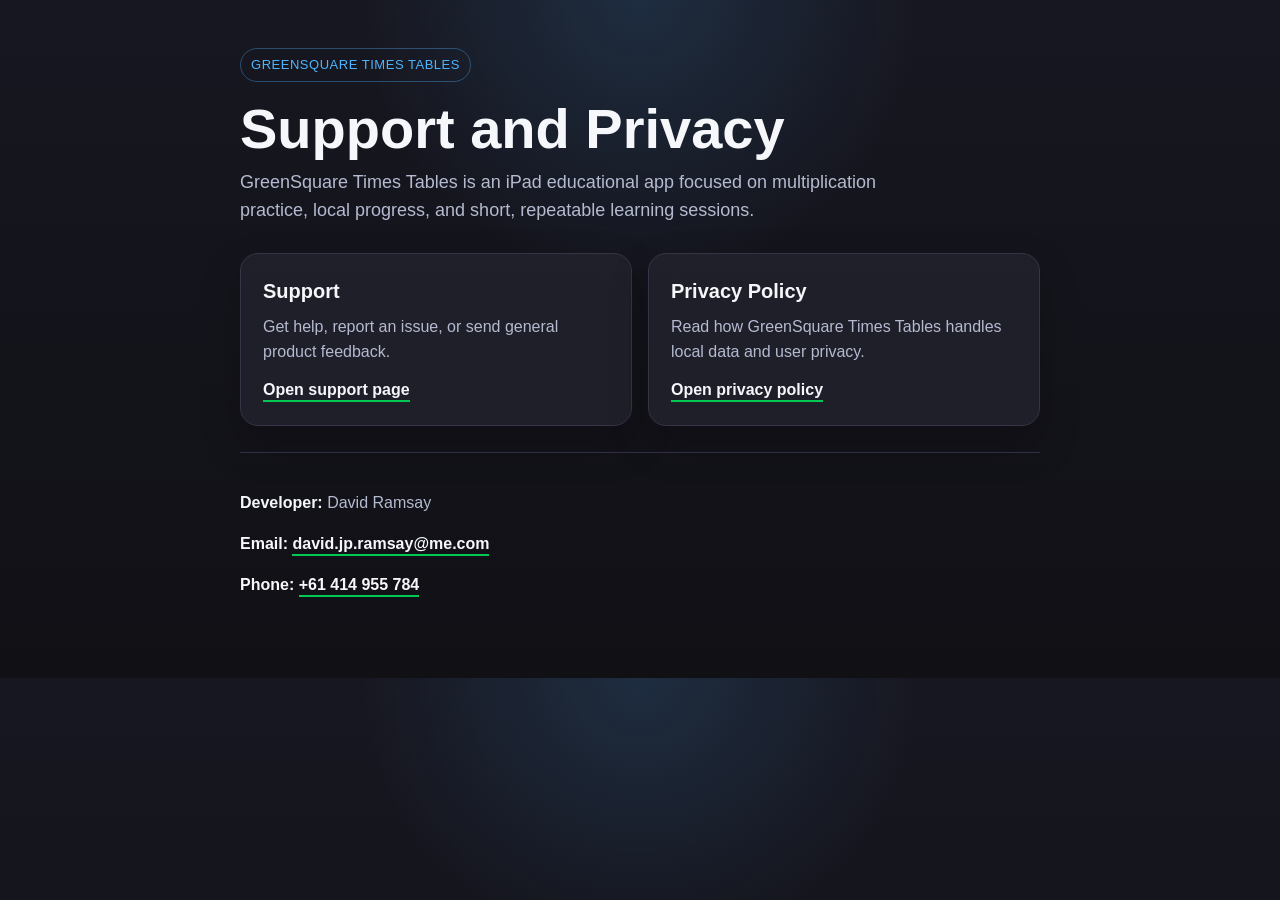
==== index.html @ 2f98c905 "Publish support and privacy pages" ====
<!doctype html>
<html lang="en">
<head>
  <meta charset="utf-8">
  <meta name="viewport" content="width=device-width, initial-scale=1">
  <title>GreenSquare Times Tables</title>
  <meta name="description" content="Support and privacy information for GreenSquare Times Tables.">
  <style>
    :root {
      --bg: #16161d;
      --panel: #22222c;
      --line: #343447;
      --text: #f5f7fb;
      --muted: #b4bad0;
      --green: #00c853;
      --orange: #ff6d00;
      --blue: #4db4ff;
    }
    * { box-sizing: border-box; }
    body {
      margin: 0;
      font-family: -apple-system, BlinkMacSystemFont, "Segoe UI", sans-serif;
      background:
        radial-gradient(circle at top, rgba(77, 180, 255, 0.14), transparent 30%),
        linear-gradient(180deg, #171721 0%, #101015 100%);
      color: var(--text);
      line-height: 1.55;
    }
    .wrap {
      max-width: 840px;
      margin: 0 auto;
      padding: 48px 20px 64px;
    }
    .badge {
      display: inline-block;
      padding: 6px 10px;
      border: 1px solid rgba(77, 180, 255, 0.35);
      border-radius: 999px;
      color: var(--blue);
      font-size: 13px;
      letter-spacing: 0.04em;
      text-transform: uppercase;
    }
    h1 {
      margin: 18px 0 10px;
      font-size: clamp(34px, 6vw, 56px);
      line-height: 1.05;
    }
    p.lead {
      max-width: 700px;
      color: var(--muted);
      font-size: 18px;
      margin: 0 0 28px;
    }
    .grid {
      display: grid;
      grid-template-columns: repeat(auto-fit, minmax(260px, 1fr));
      gap: 16px;
      margin-top: 28px;
    }
    .card {
      background: rgba(34, 34, 44, 0.88);
      border: 1px solid var(--line);
      border-radius: 18px;
      padding: 22px;
      box-shadow: 0 18px 40px rgba(0, 0, 0, 0.22);
    }
    .card h2 {
      margin: 0 0 8px;
      font-size: 20px;
    }
    .card p {
      margin: 0 0 14px;
      color: var(--muted);
    }
    a.cta {
      color: var(--text);
      text-decoration: none;
      font-weight: 600;
      border-bottom: 2px solid var(--green);
      padding-bottom: 2px;
    }
    .contact {
      margin-top: 26px;
      padding-top: 22px;
      border-top: 1px solid var(--line);
      color: var(--muted);
    }
    .contact strong {
      color: var(--text);
    }
  </style>
</head>
<body>
  <main class="wrap">
    <div class="badge">GreenSquare Times Tables</div>
    <h1>Support and Privacy</h1>
    <p class="lead">
      GreenSquare Times Tables is an iPad educational app focused on multiplication practice,
      local progress, and short, repeatable learning sessions.
    </p>

    <section class="grid" aria-label="Support links">
      <article class="card">
        <h2>Support</h2>
        <p>Get help, report an issue, or send general product feedback.</p>
        <a class="cta" href="support/">Open support page</a>
      </article>

      <article class="card">
        <h2>Privacy Policy</h2>
        <p>Read how GreenSquare Times Tables handles local data and user privacy.</p>
        <a class="cta" href="privacy/">Open privacy policy</a>
      </article>
    </section>

    <section class="contact" aria-label="Developer contact">
      <p><strong>Developer:</strong> David Ramsay</p>
      <p><strong>Email:</strong> <a class="cta" href="mailto:david.jp.ramsay@me.com">david.jp.ramsay@me.com</a></p>
      <p><strong>Phone:</strong> <a class="cta" href="tel:+61414955784">+61 414 955 784</a></p>
    </section>
  </main>
</body>
</html>
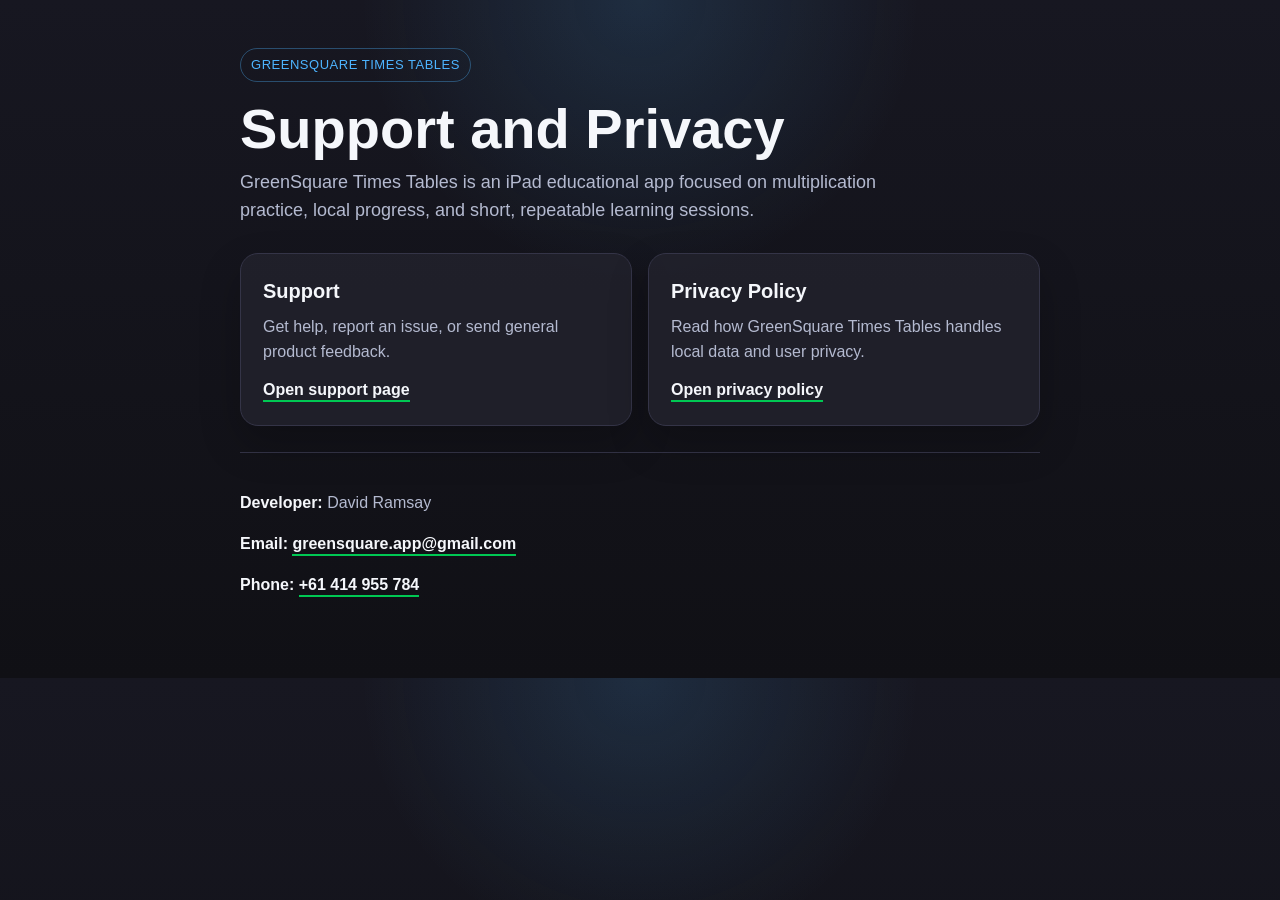
==== commit dcf44b77: "Update support email" ====
--- a/index.html
+++ b/index.html
@@ -116,7 +116,7 @@
 
     <section class="contact" aria-label="Developer contact">
       <p><strong>Developer:</strong> David Ramsay</p>
-      <p><strong>Email:</strong> <a class="cta" href="mailto:david.jp.ramsay@me.com">david.jp.ramsay@me.com</a></p>
+      <p><strong>Email:</strong> <a class="cta" href="mailto:greensquare.app@gmail.com">greensquare.app@gmail.com</a></p>
       <p><strong>Phone:</strong> <a class="cta" href="tel:+61414955784">+61 414 955 784</a></p>
     </section>
   </main>
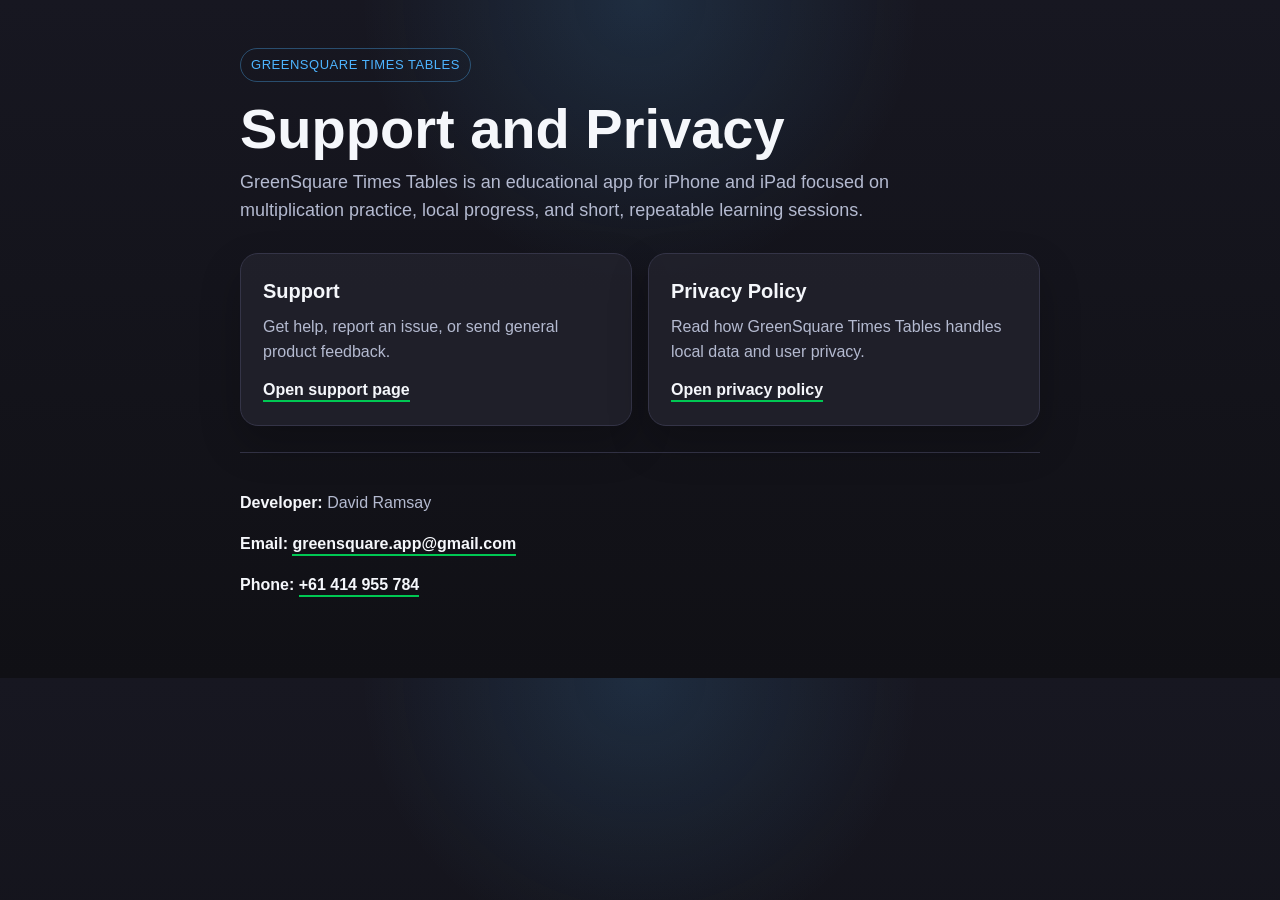
==== commit dd6177ed: "Restore GreenSquare public pages" ====
--- a/index.html
+++ b/index.html
@@ -96,7 +96,7 @@
     <div class="badge">GreenSquare Times Tables</div>
     <h1>Support and Privacy</h1>
     <p class="lead">
-      GreenSquare Times Tables is an iPad educational app focused on multiplication practice,
+      GreenSquare Times Tables is an educational app for iPhone and iPad focused on multiplication practice,
       local progress, and short, repeatable learning sessions.
     </p>
 
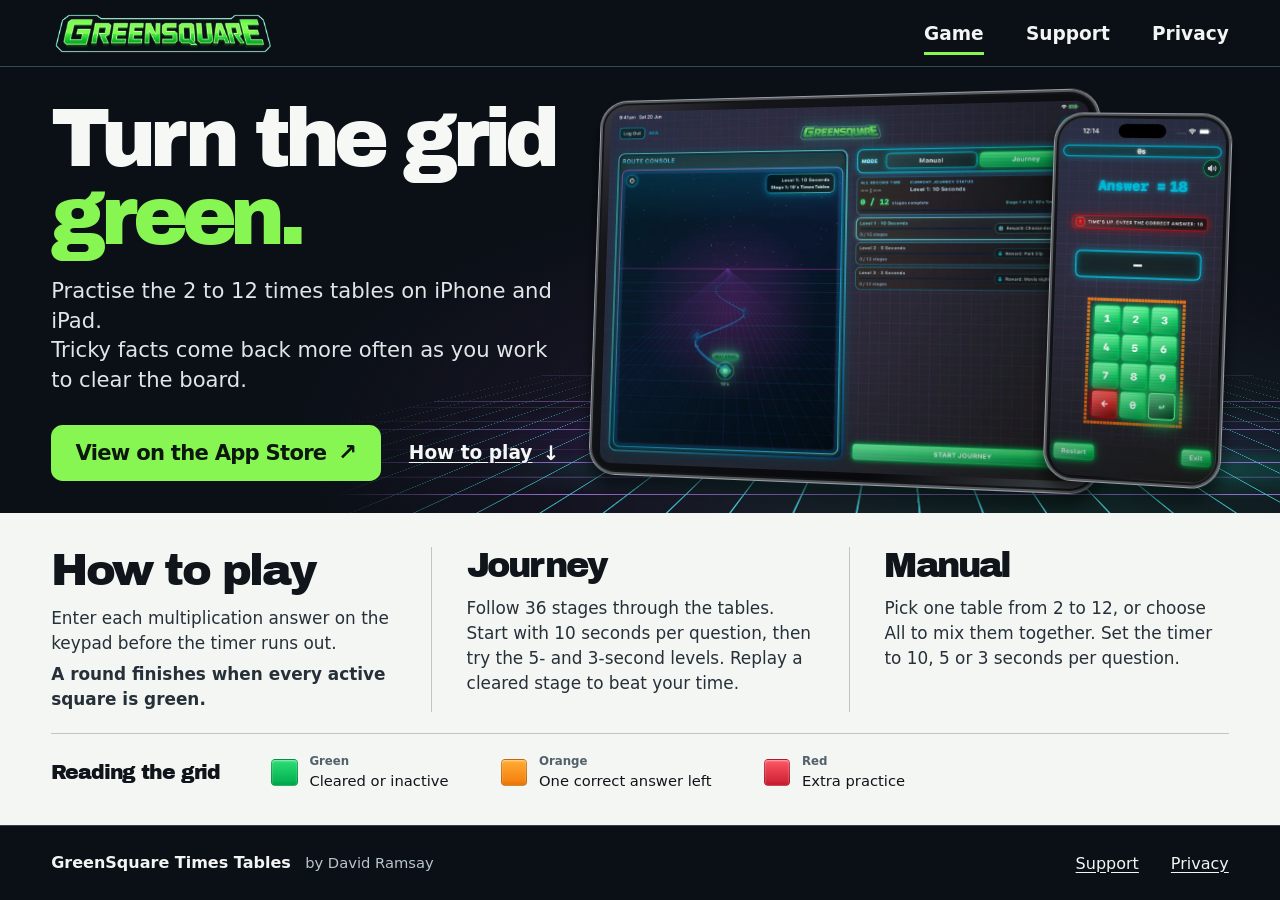
==== commit cb31765b: "Show GreenSquare gameplay and refresh support and privacy" ====
--- a/index.html
+++ b/index.html
@@ -1,124 +1,91 @@
 <!doctype html>
-<html lang="en">
+<html lang="en-AU">
 <head>
   <meta charset="utf-8">
   <meta name="viewport" content="width=device-width, initial-scale=1">
-  <title>GreenSquare Times Tables</title>
-  <meta name="description" content="Support and privacy information for GreenSquare Times Tables.">
-  <style>
-    :root {
-      --bg: #16161d;
-      --panel: #22222c;
-      --line: #343447;
-      --text: #f5f7fb;
-      --muted: #b4bad0;
-      --green: #00c853;
-      --orange: #ff6d00;
-      --blue: #4db4ff;
-    }
-    * { box-sizing: border-box; }
-    body {
-      margin: 0;
-      font-family: -apple-system, BlinkMacSystemFont, "Segoe UI", sans-serif;
-      background:
-        radial-gradient(circle at top, rgba(77, 180, 255, 0.14), transparent 30%),
-        linear-gradient(180deg, #171721 0%, #101015 100%);
-      color: var(--text);
-      line-height: 1.55;
-    }
-    .wrap {
-      max-width: 840px;
-      margin: 0 auto;
-      padding: 48px 20px 64px;
-    }
-    .badge {
-      display: inline-block;
-      padding: 6px 10px;
-      border: 1px solid rgba(77, 180, 255, 0.35);
-      border-radius: 999px;
-      color: var(--blue);
-      font-size: 13px;
-      letter-spacing: 0.04em;
-      text-transform: uppercase;
-    }
-    h1 {
-      margin: 18px 0 10px;
-      font-size: clamp(34px, 6vw, 56px);
-      line-height: 1.05;
-    }
-    p.lead {
-      max-width: 700px;
-      color: var(--muted);
-      font-size: 18px;
-      margin: 0 0 28px;
-    }
-    .grid {
-      display: grid;
-      grid-template-columns: repeat(auto-fit, minmax(260px, 1fr));
-      gap: 16px;
-      margin-top: 28px;
-    }
-    .card {
-      background: rgba(34, 34, 44, 0.88);
-      border: 1px solid var(--line);
-      border-radius: 18px;
-      padding: 22px;
-      box-shadow: 0 18px 40px rgba(0, 0, 0, 0.22);
-    }
-    .card h2 {
-      margin: 0 0 8px;
-      font-size: 20px;
-    }
-    .card p {
-      margin: 0 0 14px;
-      color: var(--muted);
-    }
-    a.cta {
-      color: var(--text);
-      text-decoration: none;
-      font-weight: 600;
-      border-bottom: 2px solid var(--green);
-      padding-bottom: 2px;
-    }
-    .contact {
-      margin-top: 26px;
-      padding-top: 22px;
-      border-top: 1px solid var(--line);
-      color: var(--muted);
-    }
-    .contact strong {
-      color: var(--text);
-    }
-  </style>
+  <meta name="theme-color" content="#0b1017">
+  <meta name="description" content="Practise the 2 to 12 times tables on iPhone and iPad. Follow GreenSquare’s arcade Journey or choose a table and timer for a Manual round.">
+  <title>GreenSquare Times Tables · Arcade maths for iPhone and iPad</title>
+  <link rel="icon" type="image/png" sizes="64x64" href="assets/icon-64.png">
+  <link rel="stylesheet" href="assets/site.css">
 </head>
-<body>
-  <main class="wrap">
-    <div class="badge">GreenSquare Times Tables</div>
-    <h1>Support and Privacy</h1>
-    <p class="lead">
-      GreenSquare Times Tables is an educational app for iPhone and iPad focused on multiplication practice,
-      local progress, and short, repeatable learning sessions.
-    </p>
+<body class="game-page">
+  <a class="skip-link" href="#main">Skip to content</a>
+  <header class="site-header">
+    <div class="wrap header-row">
+      <a class="brand" href="./" aria-label="GreenSquare Times Tables home">
+        <img src="assets/wordmark.webp" alt="GreenSquare" width="660" height="126">
+      </a>
+      <nav class="primary-nav" aria-label="Main navigation">
+        <a href="./" aria-current="page">Game</a>
+        <a href="support/">Support</a>
+        <a href="privacy/">Privacy</a>
+      </nav>
+    </div>
+  </header>
 
-    <section class="grid" aria-label="Support links">
-      <article class="card">
-        <h2>Support</h2>
-        <p>Get help, report an issue, or send general product feedback.</p>
-        <a class="cta" href="support/">Open support page</a>
-      </article>
-
-      <article class="card">
-        <h2>Privacy Policy</h2>
-        <p>Read how GreenSquare Times Tables handles local data and user privacy.</p>
-        <a class="cta" href="privacy/">Open privacy policy</a>
-      </article>
+  <main id="main" tabindex="-1">
+    <section class="mast home-mast" aria-labelledby="game-title">
+      <div class="floor" aria-hidden="true"></div>
+      <div class="wrap home-stage">
+        <div class="hero-copy">
+          <h1 id="game-title">Turn the grid <span>green.</span></h1>
+          <p class="intro-text"><span>Practise the 2 to 12 times tables on iPhone and iPad.</span> Tricky facts come back more often as you work to clear the board.</p>
+          <div class="hero-actions">
+            <a class="store-button" href="https://apps.apple.com/app/greensquare-times-tables/id6758771911">
+              View on the App Store <span class="arrow" aria-hidden="true">↗</span>
+            </a>
+            <a class="how-link" href="#how-to-play"><span>How to play</span> <span class="arrow" aria-hidden="true">↓</span></a>
+          </div>
+        </div>
+        <div class="device-scene">
+          <div class="device tablet">
+            <img src="assets/journey-ipad.webp" width="1400" height="1050" fetchpriority="high"
+                 alt="The iPad Journey screen shows a neon route, the next times table and the three timer levels.">
+          </div>
+          <div class="device phone">
+            <img src="assets/gameplay-iphone.webp" width="640" height="1385"
+                 alt="On iPhone, after time runs out the game shows Answer = 18 above the number pad.">
+          </div>
+        </div>
+      </div>
     </section>
 
-    <section class="contact" aria-label="Developer contact">
-      <p><strong>Developer:</strong> David Ramsay</p>
-      <p><strong>Email:</strong> <a class="cta" href="mailto:greensquare.app@gmail.com">greensquare.app@gmail.com</a></p>
-      <p><strong>Phone:</strong> <a class="cta" href="tel:+61414955784">+61 414 955 784</a></p>
+    <section class="wrap play-guide" id="how-to-play" aria-labelledby="play-title" tabindex="-1">
+      <div class="guide-columns">
+        <div>
+          <h2 id="play-title">How to play</h2>
+          <p>Enter each multiplication answer on the keypad before the timer runs out.</p>
+          <p><strong>A round finishes when every active square is green.</strong></p>
+        </div>
+        <div>
+          <h3>Journey</h3>
+          <p>Follow 36 stages through the tables. Start with 10 seconds per question, then try the 5- and 3-second levels. Replay a cleared stage to beat your time.</p>
+        </div>
+        <div>
+          <h3>Manual</h3>
+          <p>Pick one table from 2 to 12, or choose All to mix them together. Set the timer to 10, 5 or 3 seconds per question.</p>
+        </div>
+      </div>
+      <div class="grid-key">
+        <h3>Reading the grid</h3>
+        <ul>
+          <li><span class="swatch cleared" aria-hidden="true"></span><span><strong>Green</strong> Cleared or inactive</span></li>
+          <li><span class="swatch almost" aria-hidden="true"></span><span><strong>Orange</strong> One correct answer left</span></li>
+          <li><span class="swatch practice" aria-hidden="true"></span><span><strong>Red</strong> Extra practice</span></li>
+        </ul>
+      </div>
     </section>
   </main>
+
+  <footer class="site-footer">
+    <div class="wrap footer-row">
+      <p>GreenSquare Times Tables <span class="credit">by David Ramsay</span></p>
+      <nav aria-label="Footer navigation">
+        <a href="support/">Support</a>
+        <a href="privacy/">Privacy</a>
+      </nav>
+    </div>
+  </footer>
 </body>
 </html>
--- a/assets/site.css
+++ b/assets/site.css
@@ -0,0 +1,651 @@
+@font-face {
+  font-family: "Archivo Black";
+  src: url("archivo-black-latin.woff2") format("woff2");
+  font-style: normal;
+  font-weight: 900;
+  font-display: swap;
+}
+
+:root {
+  --night: #0b1017;
+  --paper: #f4f6f4;
+  --ink: #10151b;
+  --text: #263039;
+  --muted: #52606a;
+  --line: #bcc6c7;
+  --lime: #87f653;
+  --link: #196436;
+  --display: "Archivo Black", system-ui, sans-serif;
+  --gutter: clamp(1.125rem, 4vw, 4.5rem);
+  font-family: system-ui, -apple-system, "Segoe UI", sans-serif;
+  color: var(--ink);
+  background: var(--paper);
+  -webkit-text-size-adjust: 100%;
+}
+
+*, *::before, *::after { box-sizing: border-box; }
+body {
+  margin: 0;
+  display: flex;
+  flex-direction: column;
+  min-height: 100vh;
+  min-height: 100svh;
+}
+main { flex: 1; }
+h1, h2, h3, p, figure, ul { margin: 0; }
+h1, h2, h3 {
+  font-family: var(--display);
+  font-weight: 900;
+  line-height: 1.06;
+  letter-spacing: -.055em;
+}
+p, li { line-height: 1.48; }
+a {
+  color: var(--link);
+  text-underline-offset: .18em;
+}
+a:hover { text-decoration-thickness: .12em; }
+:focus-visible {
+  outline: 3px solid #1468a4;
+  outline-offset: 4px;
+}
+.site-header :focus-visible, .mast :focus-visible, .site-footer :focus-visible { outline-color: #80eaff; }
+main:focus-visible, section[tabindex="-1"]:focus-visible { outline-offset: -3px; }
+.wrap {
+  width: min(90rem, calc(100% - 2 * var(--gutter)));
+  margin-inline: auto;
+}
+
+.skip-link {
+  position: absolute;
+  z-index: 5;
+  top: .5rem;
+  left: var(--gutter);
+  padding: .7rem 1rem;
+  transform: translateY(-160%);
+  border-radius: .35rem;
+  color: var(--night);
+  background: white;
+}
+.skip-link:focus { transform: none; }
+
+/* Shared navigation */
+.site-header, .site-footer {
+  color: #f2f5f4;
+  background: var(--night);
+}
+.site-header { border-bottom: 1px solid #394953; }
+.header-row, .footer-row {
+  display: flex;
+  align-items: center;
+  justify-content: space-between;
+  gap: 1.25rem;
+}
+.header-row { min-height: clamp(4.15rem, 5vw, 5rem); }
+.brand {
+  display: inline-flex;
+  align-items: center;
+  min-height: 44px;
+  flex-shrink: 0;
+}
+.brand img {
+  display: block;
+  width: clamp(9rem, 17.5vw, 16.8rem);
+  height: auto;
+}
+.primary-nav, .footer-row nav {
+  display: flex;
+  align-items: center;
+  gap: clamp(1.1rem, 3.3vw, 3.3rem);
+}
+.primary-nav a {
+  display: inline-flex;
+  align-items: center;
+  position: relative;
+  min-height: 44px;
+  padding-block: .55rem;
+  font-size: clamp(1rem, 1.45vw, 1.37rem);
+  font-weight: 650;
+  color: inherit;
+  text-decoration: none;
+}
+.primary-nav a[aria-current="page"]::after {
+  content: "";
+  position: absolute;
+  inset: auto 0 0;
+  height: 3px;
+  background: var(--lime);
+}
+.primary-nav a:hover, .site-footer a:hover { color: var(--lime); }
+
+/* Arcade masthead and perspective floor */
+.mast {
+  isolation: isolate;
+  position: relative;
+  overflow: hidden;
+  color: #f6f8f6;
+  background: var(--night);
+}
+.home-mast {
+  background:
+    radial-gradient(ellipse 40% 7% at 77% 91%, #13d5ba39, transparent),
+    radial-gradient(ellipse at 83% 98%, #102525 0, transparent 33%),
+    radial-gradient(ellipse at 67% 82%, #21192f 0, transparent 46%),
+    var(--night);
+}
+.floor {
+  position: absolute;
+  pointer-events: none;
+  z-index: -1;
+  inset: auto -10% 0 26%;
+  height: 45%;
+  overflow: hidden;
+  background:
+    radial-gradient(ellipse 42% 13% at 58% 76%, #21f7d52b, transparent),
+    radial-gradient(ellipse 46% 22% at 53% 63%, #804aeb37, transparent);
+  -webkit-mask-image: linear-gradient(90deg, transparent, black 20%, black 90%, transparent);
+  mask-image: linear-gradient(90deg, transparent, black 20%, black 90%, transparent);
+}
+.floor::before {
+  content: "";
+  position: absolute;
+  bottom: -1rem;
+  left: -40%;
+  width: 185%;
+  height: 75rem;
+  transform-origin: center bottom;
+  transform: perspective(32rem) rotateX(65deg);
+  background-image:
+    linear-gradient(90deg, #48dcebdf 2px, transparent 2px),
+    linear-gradient(0deg, #a57ae8e6 2.5px, transparent 2.5px);
+  background-size: clamp(3rem, 5.3vw, 5.3rem) clamp(2.5rem, 4.8vw, 4.8rem);
+  -webkit-mask-image: linear-gradient(0deg, black, #000a 43%, transparent);
+  mask-image: linear-gradient(0deg, black, #000a 43%, transparent);
+}
+
+/* Homepage and device captures */
+.home-stage {
+  display: grid;
+  grid-template-columns: minmax(0, .94fr) minmax(0, 1.17fr);
+  align-items: center;
+  gap: clamp(.9rem, 1.8vw, 2rem);
+  min-height: clamp(27rem, 34.85vw, 34rem);
+  padding-block: clamp(1.1rem, 1.6vw, 1.65rem);
+}
+.hero-copy h1 {
+  font-size: clamp(3.7rem, 6.45vw, 6.4rem);
+  line-height: .94;
+  letter-spacing: -.075em;
+}
+.hero-copy h1 span {
+  display: block;
+  color: var(--lime);
+}
+.intro-text {
+  max-width: 39rem;
+  margin-top: clamp(1rem, 1.65vw, 1.5rem);
+  color: #e0e6e8;
+  font-size: clamp(1.05rem, 1.55vw, 1.48rem);
+  line-height: 1.4;
+}
+.hero-actions {
+  display: flex;
+  flex-wrap: wrap;
+  align-items: center;
+  gap: .7rem clamp(1.1rem, 2.2vw, 2.2rem);
+  margin-top: clamp(1.35rem, 2.35vw, 2.25rem);
+}
+.store-button, .how-link {
+  display: inline-flex;
+  align-items: center;
+  justify-content: center;
+  gap: .55em;
+  min-height: 44px;
+  font-size: clamp(1rem, 1.45vw, 1.4rem);
+}
+.store-button {
+  padding: .74em 1.15em;
+  border-radius: .55em;
+  background: var(--lime);
+  color: #0c180d;
+  font-weight: 760;
+  letter-spacing: -.035em;
+  text-decoration: none;
+}
+.store-button:hover { background: #a2ff7b; }
+.how-link {
+  color: #f4f7f6;
+  font-weight: 550;
+  text-decoration: none;
+}
+.how-link > span:first-child {
+  text-decoration: underline;
+  text-underline-offset: .18em;
+}
+.how-link:hover { color: var(--lime); }
+.arrow {
+  display: inline-block;
+  font-family: system-ui, sans-serif;
+  font-size: 1.08em;
+  font-weight: 650;
+  line-height: 1;
+}
+.device-scene {
+  position: relative;
+  aspect-ratio: 1.59;
+  width: 100%;
+}
+.device {
+  position: absolute;
+  border: 1px solid #9b9fa6;
+  background: linear-gradient(135deg, #3b3b44, #14161a 18%, #08090c 75%, #44484d);
+  box-shadow: inset 0 0 0 2px #55585c, inset 0 0 0 4px #121416, 0 .7rem 1rem #0009;
+}
+.device img {
+  display: block;
+  width: 100%;
+  height: auto;
+}
+.tablet {
+  left: -1.4%;
+  top: .8%;
+  width: 80%;
+  padding: 1.65%;
+  border-radius: 5.7% / 7.2%;
+  transform: perspective(62rem) rotateY(-10deg) rotateX(4deg) rotateZ(.4deg);
+}
+.tablet img { border-radius: 2.5% / 3.3%; }
+.phone {
+  bottom: 1.6%;
+  right: .5%;
+  width: 27.9%;
+  padding: .8%;
+  border-radius: 17% / 8.2%;
+  transform: perspective(45rem) rotateY(-6deg) rotateZ(2deg);
+}
+.phone img { border-radius: 14% / 6.7%; }
+
+/* Game guide and scoreboard key */
+.play-guide { padding-block: clamp(2rem, 2.65vw, 2.8rem) clamp(1.25rem, 1.55vw, 1.6rem); }
+.guide-columns {
+  display: grid;
+  grid-template-columns: 1fr 1.1fr 1fr;
+}
+.guide-columns > div {
+  min-width: 0;
+  padding-inline: clamp(1.4rem, 2.7vw, 2.9rem);
+}
+.guide-columns > div:first-child { padding-left: 0; }
+.guide-columns > div:last-child { padding-right: 0; }
+.guide-columns > div + div { border-left: 1px solid var(--line); }
+.guide-columns h2, .side-intro h2 { font-size: clamp(2.2rem, 3.5vw, 3.35rem); }
+.guide-columns h3 { font-size: clamp(1.75rem, 2.75vw, 2.65rem); }
+.guide-columns p, .side-intro p, .policy, .answer {
+  font-size: clamp(1rem, 1.32vw, 1.22rem);
+  color: var(--text);
+}
+.guide-columns p { margin-top: .7rem; }
+.guide-columns p + p { margin-top: .4rem; }
+.grid-key {
+  display: flex;
+  align-items: center;
+  flex-wrap: wrap;
+  column-gap: clamp(1.7rem, 4vw, 4.5rem);
+  row-gap: .9rem;
+  margin-top: clamp(1.15rem, 1.65vw, 1.65rem);
+  padding-top: 1.15rem;
+  border-top: 1px solid var(--line);
+}
+.grid-key h3 { font-size: clamp(1.16rem, 1.6vw, 1.5rem); }
+.grid-key ul {
+  list-style: none;
+  padding: 0;
+  display: flex;
+  flex-wrap: wrap;
+  gap: .7rem clamp(1.2rem, 4.1vw, 4.4rem);
+}
+.grid-key li {
+  display: flex;
+  align-items: center;
+  gap: .72rem;
+  font-size: clamp(.92rem, 1.15vw, 1.09rem);
+}
+.grid-key li strong {
+  display: block;
+  font-size: .8em;
+  font-weight: 700;
+  color: var(--muted);
+}
+.swatch {
+  width: 1.8em;
+  height: 1.8em;
+  flex: none;
+  border-radius: .28em;
+  border: 1px solid #1113;
+  box-shadow: inset 0 1px 2px #fff8, inset 0 -2px 3px #0001;
+}
+.cleared { background: linear-gradient(#2cde76, #00ad4c); }
+.almost { background: linear-gradient(#ffad34, #f47a09); }
+.practice { background: linear-gradient(#fc5764, #cc1d31); }
+
+/* Support and privacy pages */
+.inner-mast { background: radial-gradient(ellipse at 70% 110%, #132c30, transparent 45%), var(--night); }
+.inner-stage {
+  display: grid;
+  grid-template-columns: minmax(0, 1.4fr) minmax(0, 1fr);
+  align-items: center;
+  gap: clamp(1.4rem, 4.8vw, 5rem);
+  padding-block: clamp(2.25rem, 3.4vw, 3.5rem);
+}
+.intro-copy h1 {
+  font-size: clamp(3rem, 5.8vw, 5.6rem);
+  line-height: 1.02;
+}
+.inner-stage .intro-text {
+  margin-top: .75rem;
+  max-width: 45rem;
+}
+.inner-mast .floor { height: 28%; }
+.inner-mast .floor::after {
+  content: "";
+  position: absolute;
+  inset: 0 0 auto;
+  height: 32%;
+  background: linear-gradient(var(--night), transparent);
+}
+.support-mast .floor { inset-inline: -12% 35%; }
+.contact-panel {
+  justify-self: end;
+  width: min(100%, 32rem);
+  padding: clamp(1.15rem, 2.15vw, 2rem);
+  background: #10191e;
+  border: 1px solid #415361;
+  border-top: .27rem solid var(--lime);
+  border-radius: .65rem;
+}
+.contact-panel h2 {
+  font-size: clamp(1.35rem, 2.15vw, 2rem);
+  margin-bottom: .65rem;
+}
+.contact-email {
+  display: inline-block;
+  max-width: 100%;
+  color: var(--lime);
+  font-size: clamp(1.06rem, 1.75vw, 1.65rem);
+  font-weight: 700;
+  overflow-wrap: anywhere;
+}
+.contact-panel p {
+  margin-top: .5rem;
+  color: #e0e6e8;
+}
+.contact-panel p a { color: inherit; }
+.privacy-mast .inner-stage {
+  grid-template-columns: minmax(0, 2.5fr) minmax(0, 1fr);
+  padding-block: clamp(1.75rem, 2.25vw, 2.25rem);
+}
+.privacy-mast .intro-copy h1 { font-size: clamp(2.75rem, 4.9vw, 4.7rem); }
+.privacy-mast .floor { inset-inline: 52% -8%; }
+.privacy-icon {
+  justify-self: center;
+  width: clamp(7.5rem, 12vw, 11.5rem);
+  max-width: 100%;
+  height: auto;
+  border-radius: 23%;
+  box-shadow: 0 0 3.5rem #37da731e;
+}
+.updated {
+  margin-top: 1rem;
+  font-size: .96rem;
+  color: #c9d3d7;
+}
+.content-section { padding-block: clamp(2.4rem, 4vw, 4rem); }
+.help-layout, .privacy-layout {
+  display: grid;
+  grid-template-columns: minmax(0, .8fr) minmax(0, 2.1fr);
+  gap: clamp(1.7rem, 4.7vw, 5rem);
+  align-items: start;
+}
+.side-intro { padding-right: min(2vw, 1.65rem); }
+.side-intro p {
+  margin-top: 1rem;
+  color: var(--muted);
+}
+.faq-list details { border-bottom: 1px solid var(--line); }
+.faq-list details[open] {
+  border: 1px solid #85b67c;
+  border-radius: .5rem;
+  overflow: clip;
+  background: #fbfcfa;
+}
+.faq-list details[open] + details { margin-top: .4rem; }
+.faq-list summary {
+  display: flex;
+  align-items: center;
+  justify-content: space-between;
+  gap: 1rem;
+  padding: 1rem clamp(.75rem, 1.45vw, 1.45rem);
+  min-height: 44px;
+  list-style: none;
+  cursor: pointer;
+  font-size: clamp(1.08rem, 1.6vw, 1.5rem);
+  line-height: 1.28;
+  font-weight: 740;
+  letter-spacing: -.033em;
+}
+.faq-list summary::-webkit-details-marker { display: none; }
+.faq-list summary::after {
+  content: "";
+  flex: none;
+  width: .93em;
+  height: .93em;
+  background: linear-gradient(var(--ink),var(--ink)) center / 78% 2px no-repeat, linear-gradient(var(--ink),var(--ink)) center / 2px 78% no-repeat;
+}
+.faq-list details[open] summary { background: #e7f2e0; }
+.faq-list details[open] summary::after { background: linear-gradient(var(--ink),var(--ink)) center / 78% 2px no-repeat; }
+.faq-list summary:hover { color: var(--link); }
+.faq-list summary:focus-visible { outline-offset: -4px; }
+.answer { padding: .95rem clamp(.75rem, 1.45vw, 1.45rem) 1.2rem; }
+.answer p + p { margin-top: .6rem; }
+.related-link {
+  display: inline-flex;
+  align-items: center;
+  gap: .45rem;
+  min-height: 44px;
+  font-weight: 650;
+}
+.privacy-layout { grid-template-columns: minmax(13rem, .65fr) minmax(0, 2.15fr); }
+.contents h2 {
+  font-size: clamp(1.4rem, 2vw, 1.8rem);
+  margin-bottom: .8rem;
+}
+.contents ul {
+  list-style: none;
+  padding: 0;
+}
+.contents a {
+  display: flex;
+  align-items: center;
+  justify-content: space-between;
+  gap: .6rem;
+  padding-block: .7rem;
+  border-bottom: 1px solid var(--line);
+  color: var(--link);
+  font-weight: 650;
+}
+.contents a::after { content: "→"; }
+.policy { max-width: 73ch; }
+.policy h2 {
+  color: var(--ink);
+  font-size: clamp(1.6rem, 2.45vw, 2.35rem);
+  margin-bottom: .75rem;
+}
+.policy section { scroll-margin-top: 1.5rem; }
+.policy section + section {
+  margin-top: 1.45rem;
+  border-top: 1px solid var(--line);
+  padding-top: 1.45rem;
+}
+.policy ul {
+  margin-top: .55rem;
+  padding-left: 1.35rem;
+}
+.policy li + li { margin-top: .3rem; }
+.policy p + p, .policy ul + p { margin-top: .72rem; }
+.policy a, .answer a { overflow-wrap: anywhere; }
+
+.site-footer { border-top: 1px solid #33414b; }
+.footer-row {
+  min-height: 4.6rem;
+  padding-block: .8rem;
+}
+.footer-row p { font-weight: 660; }
+.credit {
+  display: inline-block;
+  margin-left: .55rem;
+  color: #b9c5cb;
+  font-size: .92em;
+  font-weight: 400;
+}
+.footer-row nav { gap: clamp(1.25rem, 2.5vw, 2.5rem); }
+.footer-row a {
+  display: inline-flex;
+  align-items: center;
+  min-height: 44px;
+  color: inherit;
+}
+
+@media (min-width: 65rem) {
+  .hero-copy .intro-text {
+    max-width: 37rem;
+    font-size: clamp(1.25rem, 1.65vw, 1.6rem);
+  }
+  .hero-copy .intro-text > span { display: block; }
+  .hero-actions .store-button { font-size: clamp(1.1rem, 1.65vw, 1.57rem); }
+}
+
+@media (max-width: 55rem) {
+  .home-stage {
+    grid-template-columns: minmax(0, 1fr) minmax(0, 1.02fr);
+    min-height: 24rem;
+  }
+  .hero-copy h1 { font-size: clamp(3.2rem, 6.7vw, 3.75rem); }
+  .hero-actions { gap: .6rem 1.1rem; }
+  .store-button, .how-link { font-size: .98rem; }
+  .help-layout, .privacy-layout {
+    grid-template-columns: minmax(11rem, .8fr) minmax(0, 1.6fr);
+    gap: 2rem;
+  }
+  .contact-panel { padding: 1.1rem; }
+  .grid-key { align-items: start; }
+}
+
+@media (max-width: 44rem) {
+  .header-row {
+    gap: .65rem;
+    min-height: 4rem;
+  }
+  .primary-nav { gap: clamp(.7rem, 3vw, 1.3rem); }
+  .primary-nav a {
+    min-width: 44px;
+    justify-content: center;
+    font-size: .94rem;
+  }
+  .brand img { width: clamp(7.1rem, 34vw, 10rem); }
+  .home-stage, .inner-stage, .privacy-mast .inner-stage, .help-layout, .privacy-layout { grid-template-columns: minmax(0, 1fr); }
+  .home-stage {
+    gap: 1.55rem;
+    padding-block: clamp(2rem, 6.9vw, 3rem) 1.35rem;
+  }
+  .hero-copy h1 { font-size: clamp(3.25rem, 11.55vw, 4.9rem); }
+  .hero-copy .intro-text { max-width: 34rem; }
+  .hero-actions { margin-top: 1.2rem; }
+  .device-scene {
+    max-width: 31rem;
+    margin-inline: auto;
+  }
+  .home-mast .floor {
+    inset-inline: -35%;
+    height: 33%;
+  }
+  .guide-columns { grid-template-columns: minmax(0, 1fr); }
+  .guide-columns > div { padding-inline: 0; }
+  .guide-columns > div + div {
+    margin-top: 1.15rem;
+    padding-top: 1.15rem;
+    border-left: 0;
+    border-top: 1px solid var(--line);
+  }
+  .guide-columns h3 { font-size: 1.65rem; }
+  .grid-key { display: block; }
+  .grid-key ul {
+    margin-top: .9rem;
+    display: grid;
+    gap: .7rem;
+  }
+  .grid-key li strong {
+    display: inline;
+    color: var(--ink);
+    margin-right: .2rem;
+    font-size: 1em;
+  }
+  .inner-stage { gap: 1.35rem; }
+  .contact-panel {
+    justify-self: start;
+    width: min(100%, 28rem);
+  }
+  .support-mast .floor { inset-inline: 15% -40%; }
+  .privacy-mast .inner-stage {
+    display: block;
+    position: relative;
+  }
+  .privacy-mast .intro-copy h1 {
+    padding-right: 3.45rem;
+    font-size: clamp(2.05rem, 9vw, 3.9rem);
+  }
+  .privacy-icon {
+    position: absolute;
+    right: 0;
+    top: 1.55rem;
+    width: 3.05rem;
+  }
+  .privacy-mast .floor {
+    inset-inline: 65% -25%;
+    height: 18%;
+  }
+  .help-layout, .privacy-layout { gap: 1.55rem; }
+  .side-intro { padding-right: 0; }
+  .contents a { min-height: 44px; }
+  .footer-row {
+    gap: .8rem;
+    flex-wrap: wrap;
+  }
+  .credit {
+    margin-left: 0;
+    display: block;
+  }
+}
+
+@media (max-width: 23rem) {
+  .primary-nav { gap: .65rem; }
+  .primary-nav a { font-size: .875rem; }
+  .brand img { width: 6.9rem; }
+  .hero-actions { gap: .45rem 1rem; }
+  .store-button { padding-inline: .85rem; }
+  .privacy-mast .intro-copy h1 { padding-right: 0; }
+  .privacy-icon { display: none; }
+}
+@media (forced-colors: active) {
+  .swatch, .store-button { border: 1px solid ButtonText; }
+  .primary-nav a[aria-current="page"] { text-decoration: underline; }
+  .faq-list summary::after {
+    content: "+";
+    width: auto;
+    height: auto;
+    background: none;
+  }
+  .faq-list details[open] summary::after {
+    content: "−";
+    background: none;
+  }
+}
